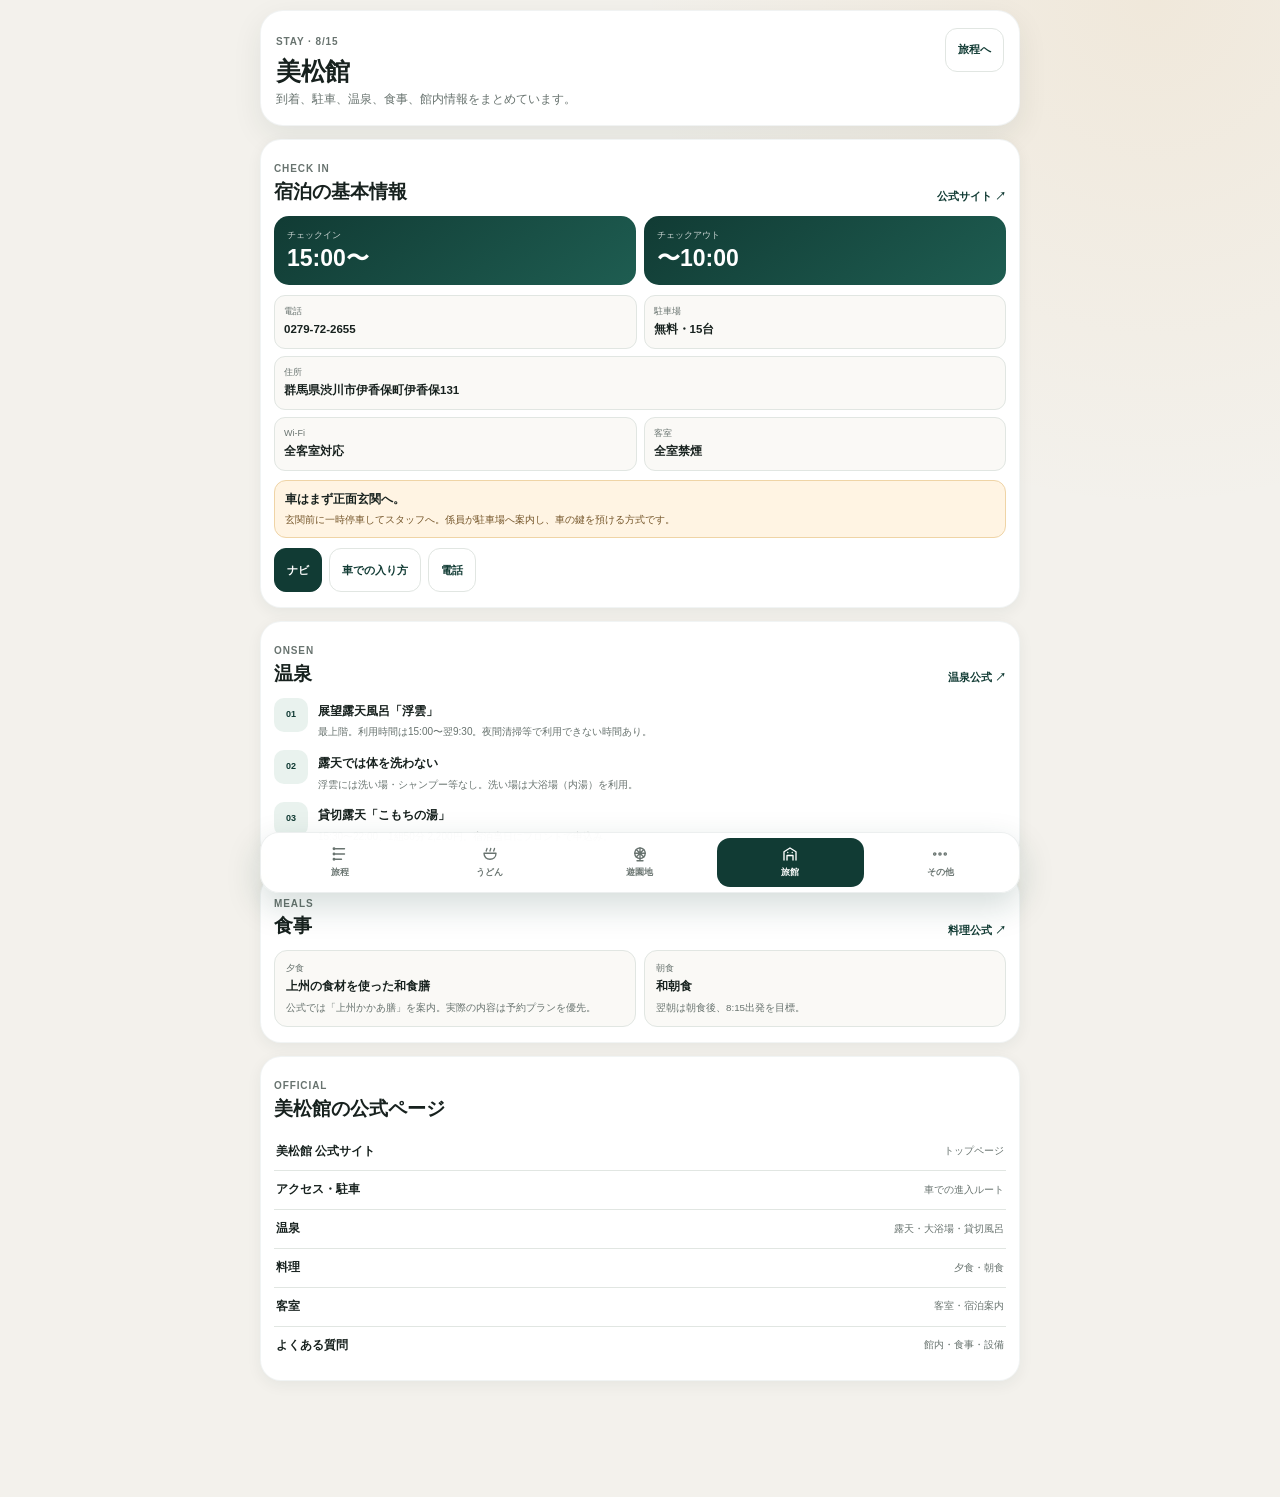
==== hotel.html @ 8d1858b6 "Add ryokan information tab" ====
<!doctype html><html lang="ja"><head><meta charset="utf-8"><meta name="viewport" content="width=device-width,initial-scale=1,viewport-fit=cover"><meta name="theme-color" content="#113b34"><meta name="mobile-web-app-capable" content="yes"><meta name="apple-mobile-web-app-capable" content="yes"><meta name="apple-mobile-web-app-status-bar-style" content="black-translucent"><meta name="apple-mobile-web-app-title" content="伊香保旅行"><link rel="manifest" href="manifest.webmanifest"><link rel="icon" type="image/png" sizes="192x192" href="app-icon-192.png"><link rel="apple-touch-icon" href="apple-touch-icon.png"><link rel="stylesheet" href="app.css"><title>美松館 | 伊香保旅行</title></head><body><main class="shell"><header class="page-top hotel-head"><div><span class="kicker">STAY · 8/15</span><h1>美松館</h1><p>到着、駐車、温泉、食事、館内情報をまとめています。</p></div><a class="btn" href="index.html">旅程へ</a></header><section class="section"><div class="section-head"><div><span class="kicker">CHECK IN</span><h2>宿泊の基本情報</h2></div><a class="text-link" href="https://www.mimatsukan.com/" target="_blank" rel="noopener">公式サイト ↗</a></div><div class="hotel-key"><div><small>チェックイン</small><strong>15:00〜</strong></div><div><small>チェックアウト</small><strong>〜10:00</strong></div></div><div class="stat-grid"><div><small>電話</small><b>0279-72-2655</b></div><div><small>駐車場</small><b>無料・15台</b></div><div class="span2"><small>住所</small><b>群馬県渋川市伊香保町伊香保131</b></div><div><small>Wi‑Fi</small><b>全客室対応</b></div><div><small>客室</small><b>全室禁煙</b></div></div><div class="parking-callout"><b>車はまず正面玄関へ。</b><span>玄関前に一時停車してスタッフへ。係員が駐車場へ案内し、車の鍵を預ける方式です。</span></div><div class="button-row"><a class="btn solid" href="https://www.google.com/maps/search/?api=1&query=%E7%BE%8E%E6%9D%BE%E9%A4%A8+%E4%BC%8A%E9%A6%99%E4%BF%9D" target="_blank" rel="noopener">ナビ</a><a class="btn" href="https://www.mimatsukan.com/directions/" target="_blank" rel="noopener">車での入り方</a><a class="btn" href="tel:0279722655">電話</a></div></section><section class="section"><div class="section-head"><div><span class="kicker">ONSEN</span><h2>温泉</h2></div><a class="text-link" href="https://www.mimatsukan.com/bath/" target="_blank" rel="noopener">温泉公式 ↗</a></div><div class="feature-list"><div class="feature-row"><span class="feature-no">01</span><div><b>展望露天風呂「浮雲」</b><p>最上階。利用時間は15:00〜翌9:30。夜間清掃等で利用できない時間あり。</p></div></div><div class="feature-row"><span class="feature-no">02</span><div><b>露天では体を洗わない</b><p>浮雲には洗い場・シャンプー等なし。洗い場は大浴場（内湯）を利用。</p></div></div><div class="feature-row"><span class="feature-no">03</span><div><b>貸切露天「こもちの湯」</b><p>15:30〜22:00、1組50分 2,200円。宿泊当日にフロントで申込み。</p></div></div></div></section><section class="section"><div class="section-head"><div><span class="kicker">MEALS</span><h2>食事</h2></div><a class="text-link" href="https://www.mimatsukan.com/rest/" target="_blank" rel="noopener">料理公式 ↗</a></div><div class="two-cards"><div class="plain-card"><small>夕食</small><b>上州の食材を使った和食膳</b><p>公式では「上州かかあ膳」を案内。実際の内容は予約プランを優先。</p></div><div class="plain-card"><small>朝食</small><b>和朝食</b><p>翌朝は朝食後、8:15出発を目標。</p></div></div></section><section class="section"><div class="section-head"><div><span class="kicker">OFFICIAL</span><h2>美松館の公式ページ</h2></div></div><div class="link-list"><a href="https://www.mimatsukan.com/" target="_blank" rel="noopener"><b>美松館 公式サイト</b><span>トップページ</span></a><a href="https://www.mimatsukan.com/directions/" target="_blank" rel="noopener"><b>アクセス・駐車</b><span>車での進入ルート</span></a><a href="https://www.mimatsukan.com/bath/" target="_blank" rel="noopener"><b>温泉</b><span>露天・大浴場・貸切風呂</span></a><a href="https://www.mimatsukan.com/rest/" target="_blank" rel="noopener"><b>料理</b><span>夕食・朝食</span></a><a href="https://www.mimatsukan.com/room/" target="_blank" rel="noopener"><b>客室</b><span>客室・宿泊案内</span></a><a href="https://www.mimatsukan.com/qa/" target="_blank" rel="noopener"><b>よくある質問</b><span>館内・食事・設備</span></a></div></section></main><nav class="bottom-nav" aria-label="メインナビ"><a href="index.html"><svg viewBox="0 0 24 24"><path d="M6 5h12M6 12h12M6 19h8"/><circle cx="4" cy="5" r="1"/><circle cx="4" cy="12" r="1"/><circle cx="4" cy="19" r="1"/></svg><span>旅程</span></a><a href="udon.html"><svg viewBox="0 0 24 24"><path d="M4 11h16c0 5-3.5 8-8 8s-8-3-8-8Z"/><path d="M7 8c0-1.5 1-2 1-3.5M12 8c0-1.5 1-2 1-3.5M17 8c0-1.5 1-2 1-3.5"/></svg><span>うどん</span></a><a href="skyland.html"><svg viewBox="0 0 24 24"><circle cx="12" cy="11" r="7"/><path d="M12 4v14M5 11h14M7 6l10 10M17 6 7 16M12 18v3M8 21h8"/></svg><span>遊園地</span></a><a class="active" href="hotel.html"><svg viewBox="0 0 24 24"><path d="M4 20V9l8-5 8 5v11"/><path d="M8 20v-6h8v6M9 10h.01M15 10h.01"/></svg><span>旅館</span></a><a href="other.html"><svg viewBox="0 0 24 24"><circle cx="5" cy="12" r="1.5"/><circle cx="12" cy="12" r="1.5"/><circle cx="19" cy="12" r="1.5"/></svg><span>その他</span></a></nav><script src="pwa.js"></script></body></html>
---- app.css ----
:root{--bg:#f3f1ec;--surface:#fff;--surface2:#faf9f6;--ink:#17211e;--muted:#68736f;--green:#113b34;--green2:#1e5d51;--greenSoft:#e9f2ee;--gold:#d59a42;--goldSoft:#fff4e3;--line:#e1e6e2;--red:#9f4637;--shadow:0 10px 30px rgba(18,52,44,.08);--shadow2:0 4px 15px rgba(18,52,44,.06)}*{box-sizing:border-box}html{scroll-behavior:smooth}body{margin:0;background:radial-gradient(circle at 90% 0,rgba(213,154,66,.10),transparent 27%),var(--bg);color:var(--ink);font-family:-apple-system,BlinkMacSystemFont,"Segoe UI","Hiragino Sans","Noto Sans JP",sans-serif;line-height:1.55;-webkit-font-smoothing:antialiased;padding-bottom:calc(88px + env(safe-area-inset-bottom))}a{color:inherit}svg{display:block}.shell{width:min(100%,780px);margin:0 auto;padding:10px 10px 28px}.trip-hero{display:flex;align-items:center;gap:14px;background:linear-gradient(145deg,#113b34,#205c51);color:#fff;border-radius:26px;padding:18px;box-shadow:0 18px 42px rgba(17,59,52,.18)}.brand-icon{width:62px;height:62px;object-fit:cover;border-radius:17px;box-shadow:0 7px 18px rgba(0,0,0,.22);flex:none}.eyebrow,.kicker{font-size:10px;font-weight:900;letter-spacing:.09em;text-transform:uppercase}.eyebrow{opacity:.75}.kicker{color:var(--muted)}.trip-hero h1{font-size:26px;line-height:1.15;margin:5px 0 3px;letter-spacing:-.02em}.trip-hero p{margin:0;font-size:12px;opacity:.82}.page-top{display:flex;justify-content:space-between;align-items:flex-start;gap:12px;background:var(--surface);border:1px solid rgba(17,59,52,.06);border-radius:23px;padding:17px 15px;box-shadow:var(--shadow)}.page-top h1{font-size:25px;line-height:1.15;margin:4px 0 5px;letter-spacing:-.02em}.page-top p{font-size:11.5px;color:var(--muted);margin:0;max-width:520px}.section,.now-card{margin-top:13px;background:var(--surface);border:1px solid rgba(17,59,52,.055);border-radius:21px;padding:15px 13px;box-shadow:var(--shadow2)}.section.compact{padding:10px}.section-head{display:flex;justify-content:space-between;align-items:flex-end;gap:10px;margin-bottom:12px}.section-head h2{font-size:19px;margin:1px 0 0;line-height:1.2}.section-sub,.muted-mini{font-size:10px;color:var(--muted);text-align:right}.now-head{display:flex;justify-content:space-between;align-items:center;gap:8px}.status-pill{display:inline-flex;align-items:center;background:var(--greenSoft);color:var(--green);font-size:10px;font-weight:900;padding:5px 8px;border-radius:999px}.status-pill.amber{background:var(--goldSoft);color:#835315}.now-grid{display:grid;grid-template-columns:1fr auto;align-items:center;gap:12px;margin-top:9px}.now-time{font-size:11px;color:var(--muted);font-weight:800}.now-title{font-size:19px;line-height:1.25;font-weight:900;margin-top:1px}.now-note{font-size:11px;color:var(--muted);margin-top:3px}.btn{display:inline-flex;align-items:center;justify-content:center;min-height:44px;padding:0 12px;border:1px solid var(--line);border-radius:12px;background:#fff;color:var(--green);text-decoration:none;font-size:11px;font-weight:850;white-space:nowrap}.btn.solid{background:var(--green);border-color:var(--green);color:#fff}.btn.amber{background:var(--gold);border-color:var(--gold);color:#fff}.text-link{font-size:10.5px;font-weight:850;color:var(--green);text-decoration:none}.button-row{display:flex;gap:7px;flex-wrap:wrap;margin-top:10px}.portal-grid{display:grid;grid-template-columns:1fr 1fr;gap:8px}.portal-card{display:block;text-decoration:none;background:var(--surface2);border:1px solid var(--line);border-radius:16px;padding:13px;min-height:111px}.portal-icon{width:27px;height:27px;display:flex;align-items:center;justify-content:center;color:var(--green);background:var(--greenSoft);border-radius:9px}.portal-icon svg{width:18px;height:18px;fill:none;stroke:currentColor;stroke-width:1.8;stroke-linecap:round;stroke-linejoin:round}.portal-card b{display:block;font-size:13px;margin-top:9px}.portal-card small{display:block;font-size:10px;color:var(--muted);margin-top:2px}.deadline{background:var(--goldSoft);border:1px solid #edd4a8;color:#76501d;border-radius:13px;padding:10px;font-size:11px;font-weight:750;margin-bottom:11px}.deadline.strong{color:#7c3f30;border-color:#efc9b8;background:#fff5ef;margin-top:10px}.timeline{display:flex;flex-direction:column}.event{display:grid;grid-template-columns:58px 14px 1fr;gap:8px;position:relative;padding-bottom:12px}.event:last-child{padding-bottom:0}.event:after{content:"";position:absolute;left:64px;top:21px;bottom:-2px;width:2px;background:var(--line)}.event:last-child:after{display:none}.event-time{font-size:10.5px;font-weight:850;color:var(--green);text-align:right;line-height:1.3;padding-top:3px}.timeline-dot{width:10px;height:10px;border-radius:50%;background:var(--gold);margin-top:7px;box-shadow:0 0 0 2px #fff,0 0 0 4px var(--gold);z-index:1}.event-card{background:var(--surface2);border:1px solid var(--line);border-radius:14px;padding:11px}.event-card.current{background:#f3faf7;border-color:#b5d1c9;box-shadow:inset 3px 0 0 var(--green)}.event-card.reserve{background:#fff9ef;border-color:#edcf9c;box-shadow:inset 3px 0 0 var(--gold)}.event-card h3{font-size:14px;line-height:1.3;margin:0}.event-card p{font-size:10.8px;color:var(--muted);margin:4px 0 0}.event-tag{float:right;font-size:9px;font-weight:850;background:var(--greenSoft);color:var(--green);padding:3px 6px;border-radius:999px;margin-left:7px}.event-tag.amber{background:var(--goldSoft);color:#87561b}.recommend-banner{display:flex;flex-direction:column;gap:2px;background:var(--greenSoft);color:var(--green);border-radius:13px;padding:11px}.recommend-banner b{font-size:12px}.recommend-banner span{font-size:10px}.shop-stack,.ride-grid{display:grid;gap:11px}.media-card{background:#fff;border:1px solid var(--line);border-radius:18px;overflow:hidden;box-shadow:0 5px 18px rgba(18,52,44,.055)}.media-photo{width:100%;aspect-ratio:16/9;background:#e6ebe8;overflow:hidden}.media-photo img{display:block;width:100%;height:100%;object-fit:cover;object-position:center}.media-body{padding:13px}.title-line{display:flex;justify-content:space-between;align-items:center;gap:8px}.title-line h3{font-size:17px;line-height:1.2;margin:0}.media-body>p{font-size:11px;color:var(--muted);margin:7px 0 0}.rank{width:25px;height:25px;border-radius:8px;background:var(--green);color:#fff;display:grid;place-items:center;font-size:10px;font-weight:900;flex:none}.rank.gold{background:var(--gold)}.title-line:has(.rank){justify-content:flex-start}.stat-grid{display:grid;grid-template-columns:1fr 1fr;gap:7px;margin-top:10px}.stat-grid>div{background:var(--surface2);border:1px solid var(--line);border-radius:11px;padding:9px}.stat-grid small{display:block;color:var(--muted);font-size:9px}.stat-grid b{display:block;font-size:11.5px;margin-top:2px}.span2{grid-column:1/-1}.chip-row{display:flex;gap:5px;flex-wrap:wrap;margin-top:9px}.chip-row span{font-size:9.5px;font-weight:800;background:var(--greenSoft);color:var(--green);padding:5px 7px;border-radius:8px}.price-hero{display:grid;grid-template-columns:1fr 1fr;gap:8px}.price-main{background:linear-gradient(145deg,var(--green),var(--green2));color:#fff;border-radius:16px;padding:13px}.price-main small{display:block;font-size:9px;opacity:.78}.price-main strong{display:block;font-size:24px;line-height:1.15;margin-top:3px}.price-main span{display:block;font-size:9px;opacity:.78;margin-top:4px}.price-subgrid{display:grid;grid-template-columns:1fr 1fr;gap:7px;margin-top:8px}.price-subgrid>div{background:var(--surface2);border:1px solid var(--line);border-radius:11px;padding:9px}.price-subgrid small{display:block;font-size:8.8px;color:var(--muted)}.price-subgrid b{display:block;font-size:11.5px;margin-top:2px}.info-callout{margin-top:9px;background:var(--greenSoft);border-radius:11px;padding:9px;font-size:10px;color:var(--green);font-weight:700}.money{font-size:10px;font-weight:900;background:var(--greenSoft);color:var(--green);padding:4px 7px;border-radius:999px;white-space:nowrap}.limit-box{font-size:10px;background:var(--surface2);border:1px solid var(--line);border-radius:9px;padding:8px;margin-top:8px}.step-list{list-style:none;padding:0;margin:0;counter-reset:step;display:grid;gap:8px}.step-list li{counter-increment:step;display:grid;grid-template-columns:30px 1fr;column-gap:9px;align-items:center}.step-list li:before{content:counter(step);width:30px;height:30px;border-radius:9px;background:var(--green);color:#fff;display:grid;place-items:center;font-size:10px;font-weight:900;grid-row:1/3}.step-list b{font-size:12px}.step-list span{font-size:9.5px;color:var(--muted)}.menu-grid{display:grid;grid-template-columns:1fr 1fr;gap:7px}.menu-grid>div{background:var(--surface2);border:1px solid var(--line);border-radius:11px;padding:9px}.menu-grid b{display:block;font-size:10.5px}.menu-grid span{display:block;font-size:11px;font-weight:900;color:var(--green);margin-top:2px}.subtle-note{font-size:9.5px;color:var(--muted);margin-top:8px}.hotel-key,.reservation-hero{display:grid;grid-template-columns:1fr 1fr;gap:8px}.hotel-key>div,.reservation-hero>div{border-radius:15px;padding:13px;background:linear-gradient(145deg,var(--green),var(--green2));color:#fff}.hotel-key small,.reservation-hero small{font-size:9px;opacity:.78;display:block}.hotel-key strong,.reservation-hero strong{font-size:23px;display:block;line-height:1.2;margin-top:2px}.parking-callout{display:flex;flex-direction:column;gap:3px;background:var(--goldSoft);border:1px solid #efd4a6;border-radius:12px;padding:10px;margin-top:9px}.parking-callout b{font-size:11.5px}.parking-callout span{font-size:10px;color:#735428}.feature-list{display:grid;gap:10px}.feature-row{display:grid;grid-template-columns:34px 1fr;gap:10px;align-items:start}.feature-no{width:34px;height:34px;border-radius:10px;background:var(--greenSoft);color:var(--green);display:grid;place-items:center;font-size:9px;font-weight:900}.feature-row b{font-size:12px}.feature-row p{font-size:10px;color:var(--muted);margin:2px 0 0}.two-cards{display:grid;grid-template-columns:1fr 1fr;gap:8px}.plain-card{background:var(--surface2);border:1px solid var(--line);border-radius:13px;padding:11px}.plain-card small{display:block;font-size:9px;color:var(--muted)}.plain-card b{display:block;font-size:11.5px;margin-top:2px}.plain-card p{font-size:9.8px;color:var(--muted);margin:4px 0 0}.link-list,.contact-list{display:grid}.link-list a,.contact-list a{display:flex;justify-content:space-between;align-items:center;gap:12px;text-decoration:none;border-bottom:1px solid var(--line);padding:10px 2px}.link-list a:last-child,.contact-list a:last-child{border-bottom:0}.link-list b,.contact-list span{font-size:11.5px}.link-list span{font-size:9.5px;color:var(--muted);text-align:right}.contact-list b{font-size:11.5px;color:var(--green)}.route-flow{display:flex;flex-wrap:wrap;gap:5px;align-items:center}.route-flow span{font-size:9.8px;font-weight:800;background:var(--greenSoft);color:var(--green);padding:6px 7px;border-radius:8px}.route-flow i{font-style:normal;font-size:9px;color:var(--muted)}.official-grid{display:grid;grid-template-columns:1fr 1fr;gap:8px}.official-grid a{display:block;text-decoration:none;background:var(--surface2);border:1px solid var(--line);border-radius:14px;padding:11px;min-height:92px}.official-grid a>span{display:inline-block;font-size:8.5px;font-weight:850;color:var(--green);background:var(--greenSoft);padding:3px 6px;border-radius:999px}.official-grid b{display:block;font-size:11.5px;margin-top:7px}.official-grid small{display:block;font-size:9.3px;color:var(--muted);margin-top:2px}.bottom-nav{position:fixed;left:50%;transform:translateX(-50%);bottom:max(7px,env(safe-area-inset-bottom));width:min(calc(100% - 18px),760px);display:grid;grid-template-columns:repeat(5,1fr);gap:3px;background:rgba(255,255,255,.94);border:1px solid rgba(17,59,52,.08);box-shadow:0 13px 34px rgba(17,59,52,.18);border-radius:19px;padding:5px;z-index:50;backdrop-filter:blur(18px)}.bottom-nav a{min-height:49px;display:flex;flex-direction:column;align-items:center;justify-content:center;gap:3px;border-radius:13px;text-decoration:none;font-size:8.7px;font-weight:850;color:var(--muted)}.bottom-nav a.active{background:var(--green);color:#fff}.bottom-nav svg{width:18px;height:18px;fill:none;stroke:currentColor;stroke-width:1.8;stroke-linecap:round;stroke-linejoin:round}.footer-note{text-align:center;font-size:9px;color:var(--muted);margin:13px 0 0}@media(min-width:620px){.portal-grid{grid-template-columns:repeat(4,1fr)}.ride-grid{grid-template-columns:1fr 1fr}.shop-stack{grid-template-columns:1fr 1fr}.shop-stack .media-card:first-child{grid-column:1/-1}.official-grid{grid-template-columns:repeat(3,1fr)}}@media(max-width:360px){.now-grid{grid-template-columns:1fr}.now-grid .btn{width:100%}.stat-grid,.price-hero,.price-subgrid,.hotel-key,.reservation-hero,.two-cards,.menu-grid{grid-template-columns:1fr}.span2{grid-column:auto}.page-top{flex-direction:column}.page-top>.btn{width:100%}}
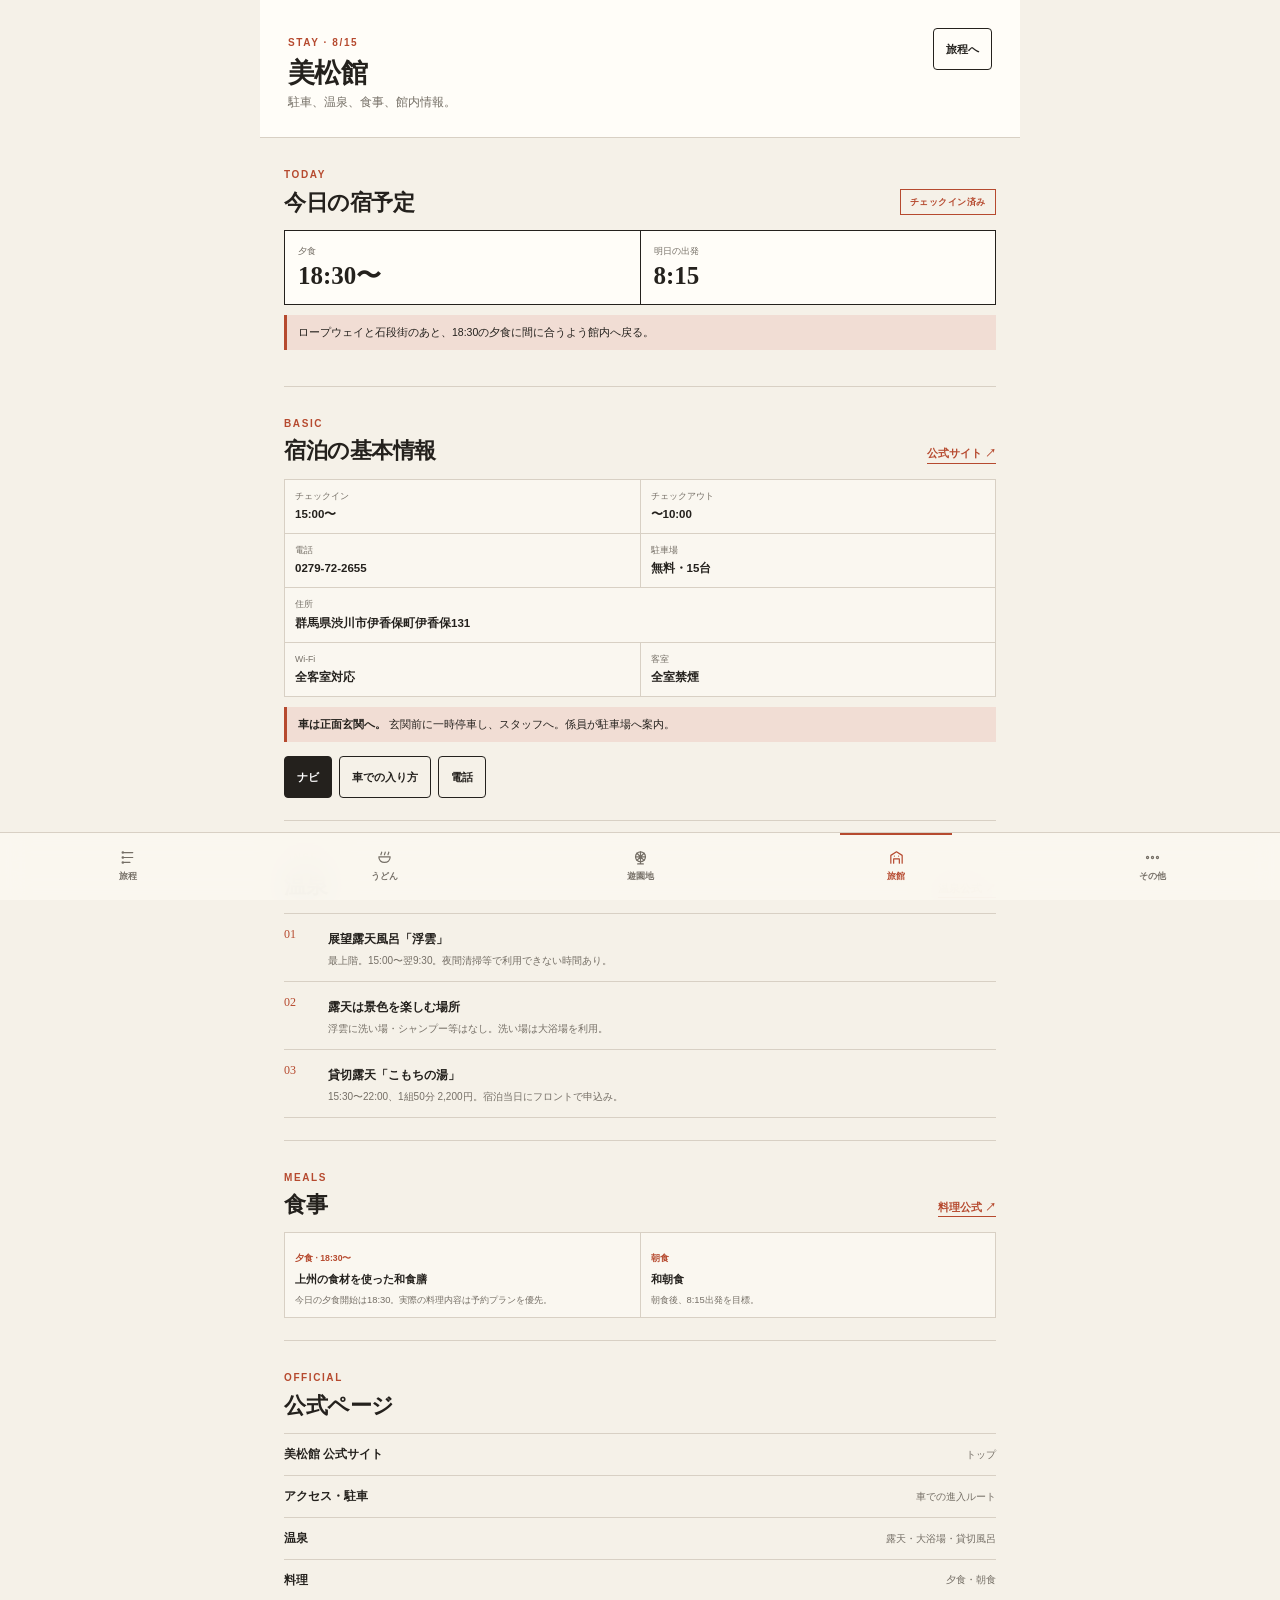
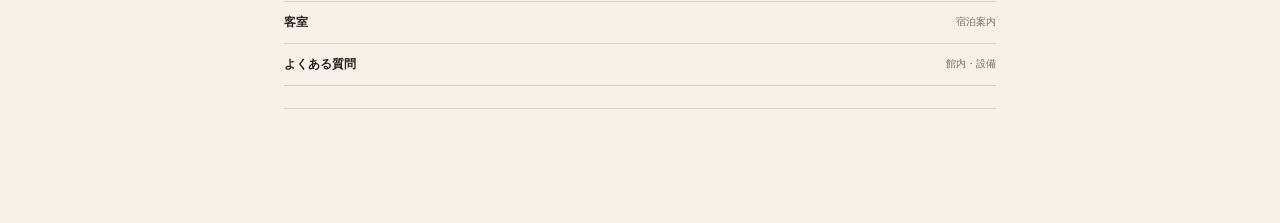
==== commit dd7f9433: "Update ryokan page design and dinner time" ====
--- a/hotel.html
+++ b/hotel.html
@@ -1 +1 @@
-<!doctype html><html lang="ja"><head><meta charset="utf-8"><meta name="viewport" content="width=device-width,initial-scale=1,viewport-fit=cover"><meta name="theme-color" content="#113b34"><meta name="mobile-web-app-capable" content="yes"><meta name="apple-mobile-web-app-capable" content="yes"><meta name="apple-mobile-web-app-status-bar-style" content="black-translucent"><meta name="apple-mobile-web-app-title" content="伊香保旅行"><link rel="manifest" href="manifest.webmanifest"><link rel="icon" type="image/png" sizes="192x192" href="app-icon-192.png"><link rel="apple-touch-icon" href="apple-touch-icon.png"><link rel="stylesheet" href="app.css"><title>美松館 | 伊香保旅行</title></head><body><main class="shell"><header class="page-top hotel-head"><div><span class="kicker">STAY · 8/15</span><h1>美松館</h1><p>到着、駐車、温泉、食事、館内情報をまとめています。</p></div><a class="btn" href="index.html">旅程へ</a></header><section class="section"><div class="section-head"><div><span class="kicker">CHECK IN</span><h2>宿泊の基本情報</h2></div><a class="text-link" href="https://www.mimatsukan.com/" target="_blank" rel="noopener">公式サイト ↗</a></div><div class="hotel-key"><div><small>チェックイン</small><strong>15:00〜</strong></div><div><small>チェックアウト</small><strong>〜10:00</strong></div></div><div class="stat-grid"><div><small>電話</small><b>0279-72-2655</b></div><div><small>駐車場</small><b>無料・15台</b></div><div class="span2"><small>住所</small><b>群馬県渋川市伊香保町伊香保131</b></div><div><small>Wi‑Fi</small><b>全客室対応</b></div><div><small>客室</small><b>全室禁煙</b></div></div><div class="parking-callout"><b>車はまず正面玄関へ。</b><span>玄関前に一時停車してスタッフへ。係員が駐車場へ案内し、車の鍵を預ける方式です。</span></div><div class="button-row"><a class="btn solid" href="https://www.google.com/maps/search/?api=1&query=%E7%BE%8E%E6%9D%BE%E9%A4%A8+%E4%BC%8A%E9%A6%99%E4%BF%9D" target="_blank" rel="noopener">ナビ</a><a class="btn" href="https://www.mimatsukan.com/directions/" target="_blank" rel="noopener">車での入り方</a><a class="btn" href="tel:0279722655">電話</a></div></section><section class="section"><div class="section-head"><div><span class="kicker">ONSEN</span><h2>温泉</h2></div><a class="text-link" href="https://www.mimatsukan.com/bath/" target="_blank" rel="noopener">温泉公式 ↗</a></div><div class="feature-list"><div class="feature-row"><span class="feature-no">01</span><div><b>展望露天風呂「浮雲」</b><p>最上階。利用時間は15:00〜翌9:30。夜間清掃等で利用できない時間あり。</p></div></div><div class="feature-row"><span class="feature-no">02</span><div><b>露天では体を洗わない</b><p>浮雲には洗い場・シャンプー等なし。洗い場は大浴場（内湯）を利用。</p></div></div><div class="feature-row"><span class="feature-no">03</span><div><b>貸切露天「こもちの湯」</b><p>15:30〜22:00、1組50分 2,200円。宿泊当日にフロントで申込み。</p></div></div></div></section><section class="section"><div class="section-head"><div><span class="kicker">MEALS</span><h2>食事</h2></div><a class="text-link" href="https://www.mimatsukan.com/rest/" target="_blank" rel="noopener">料理公式 ↗</a></div><div class="two-cards"><div class="plain-card"><small>夕食</small><b>上州の食材を使った和食膳</b><p>公式では「上州かかあ膳」を案内。実際の内容は予約プランを優先。</p></div><div class="plain-card"><small>朝食</small><b>和朝食</b><p>翌朝は朝食後、8:15出発を目標。</p></div></div></section><section class="section"><div class="section-head"><div><span class="kicker">OFFICIAL</span><h2>美松館の公式ページ</h2></div></div><div class="link-list"><a href="https://www.mimatsukan.com/" target="_blank" rel="noopener"><b>美松館 公式サイト</b><span>トップページ</span></a><a href="https://www.mimatsukan.com/directions/" target="_blank" rel="noopener"><b>アクセス・駐車</b><span>車での進入ルート</span></a><a href="https://www.mimatsukan.com/bath/" target="_blank" rel="noopener"><b>温泉</b><span>露天・大浴場・貸切風呂</span></a><a href="https://www.mimatsukan.com/rest/" target="_blank" rel="noopener"><b>料理</b><span>夕食・朝食</span></a><a href="https://www.mimatsukan.com/room/" target="_blank" rel="noopener"><b>客室</b><span>客室・宿泊案内</span></a><a href="https://www.mimatsukan.com/qa/" target="_blank" rel="noopener"><b>よくある質問</b><span>館内・食事・設備</span></a></div></section></main><nav class="bottom-nav" aria-label="メインナビ"><a href="index.html"><svg viewBox="0 0 24 24"><path d="M6 5h12M6 12h12M6 19h8"/><circle cx="4" cy="5" r="1"/><circle cx="4" cy="12" r="1"/><circle cx="4" cy="19" r="1"/></svg><span>旅程</span></a><a href="udon.html"><svg viewBox="0 0 24 24"><path d="M4 11h16c0 5-3.5 8-8 8s-8-3-8-8Z"/><path d="M7 8c0-1.5 1-2 1-3.5M12 8c0-1.5 1-2 1-3.5M17 8c0-1.5 1-2 1-3.5"/></svg><span>うどん</span></a><a href="skyland.html"><svg viewBox="0 0 24 24"><circle cx="12" cy="11" r="7"/><path d="M12 4v14M5 11h14M7 6l10 10M17 6 7 16M12 18v3M8 21h8"/></svg><span>遊園地</span></a><a class="active" href="hotel.html"><svg viewBox="0 0 24 24"><path d="M4 20V9l8-5 8 5v11"/><path d="M8 20v-6h8v6M9 10h.01M15 10h.01"/></svg><span>旅館</span></a><a href="other.html"><svg viewBox="0 0 24 24"><circle cx="5" cy="12" r="1.5"/><circle cx="12" cy="12" r="1.5"/><circle cx="19" cy="12" r="1.5"/></svg><span>その他</span></a></nav><script src="pwa.js"></script></body></html>+<!doctype html><html lang="ja"><head><meta charset="utf-8"><meta name="viewport" content="width=device-width,initial-scale=1,viewport-fit=cover"><meta name="theme-color" content="#f5f1e8"><meta name="mobile-web-app-capable" content="yes"><link rel="manifest" href="manifest.webmanifest"><link rel="icon" type="image/png" sizes="192x192" href="app-icon-family-192.png"><link rel="stylesheet" href="guide.css"><title>美松館 | 伊香保旅行</title></head><body><main class="shell"><header class="page-top"><div><span class="kicker">STAY · 8/15</span><h1>美松館</h1><p>駐車、温泉、食事、館内情報。</p></div><a class="btn" href="index.html">旅程へ</a></header><section class="section"><div class="section-head"><div><span class="kicker">TODAY</span><h2>今日の宿予定</h2></div><span class="status-pill">チェックイン済み</span></div><div class="hotel-key"><div><small>夕食</small><strong>18:30〜</strong></div><div><small>明日の出発</small><strong>8:15</strong></div></div><div class="info-callout">ロープウェイと石段街のあと、18:30の夕食に間に合うよう館内へ戻る。</div></section><section class="section"><div class="section-head"><div><span class="kicker">BASIC</span><h2>宿泊の基本情報</h2></div><a class="text-link" href="https://www.mimatsukan.com/" target="_blank" rel="noopener">公式サイト ↗</a></div><div class="stat-grid"><div><small>チェックイン</small><b>15:00〜</b></div><div><small>チェックアウト</small><b>〜10:00</b></div><div><small>電話</small><b>0279-72-2655</b></div><div><small>駐車場</small><b>無料・15台</b></div><div class="span2"><small>住所</small><b>群馬県渋川市伊香保町伊香保131</b></div><div><small>Wi‑Fi</small><b>全客室対応</b></div><div><small>客室</small><b>全室禁煙</b></div></div><div class="parking-callout"><b>車は正面玄関へ。</b> 玄関前に一時停車し、スタッフへ。係員が駐車場へ案内。</div><div class="button-row"><a class="btn solid" href="https://www.google.com/maps/search/?api=1&query=%E7%BE%8E%E6%9D%BE%E9%A4%A8+%E4%BC%8A%E9%A6%99%E4%BF%9D" target="_blank" rel="noopener">ナビ</a><a class="btn" href="https://www.mimatsukan.com/directions/" target="_blank" rel="noopener">車での入り方</a><a class="btn" href="tel:0279722655">電話</a></div></section><section class="section"><div class="section-head"><div><span class="kicker">ONSEN</span><h2>温泉</h2></div><a class="text-link" href="https://www.mimatsukan.com/bath/" target="_blank" rel="noopener">温泉公式 ↗</a></div><div class="feature-list"><div class="feature-row"><span class="feature-no">01</span><div><b>展望露天風呂「浮雲」</b><p>最上階。15:00〜翌9:30。夜間清掃等で利用できない時間あり。</p></div></div><div class="feature-row"><span class="feature-no">02</span><div><b>露天は景色を楽しむ場所</b><p>浮雲に洗い場・シャンプー等はなし。洗い場は大浴場を利用。</p></div></div><div class="feature-row"><span class="feature-no">03</span><div><b>貸切露天「こもちの湯」</b><p>15:30〜22:00、1組50分 2,200円。宿泊当日にフロントで申込み。</p></div></div></div></section><section class="section"><div class="section-head"><div><span class="kicker">MEALS</span><h2>食事</h2></div><a class="text-link" href="https://www.mimatsukan.com/rest/" target="_blank" rel="noopener">料理公式 ↗</a></div><div class="two-cards"><div class="plain-card"><small>夕食 · 18:30〜</small><b>上州の食材を使った和食膳</b><p>今日の夕食開始は18:30。実際の料理内容は予約プランを優先。</p></div><div class="plain-card"><small>朝食</small><b>和朝食</b><p>朝食後、8:15出発を目標。</p></div></div></section><section class="section"><div class="section-head"><div><span class="kicker">OFFICIAL</span><h2>公式ページ</h2></div></div><div class="link-list"><a href="https://www.mimatsukan.com/" target="_blank" rel="noopener"><b>美松館 公式サイト</b><span>トップ</span></a><a href="https://www.mimatsukan.com/directions/" target="_blank" rel="noopener"><b>アクセス・駐車</b><span>車での進入ルート</span></a><a href="https://www.mimatsukan.com/bath/" target="_blank" rel="noopener"><b>温泉</b><span>露天・大浴場・貸切風呂</span></a><a href="https://www.mimatsukan.com/rest/" target="_blank" rel="noopener"><b>料理</b><span>夕食・朝食</span></a><a href="https://www.mimatsukan.com/room/" target="_blank" rel="noopener"><b>客室</b><span>宿泊案内</span></a><a href="https://www.mimatsukan.com/qa/" target="_blank" rel="noopener"><b>よくある質問</b><span>館内・設備</span></a></div></section></main><nav class="bottom-nav" aria-label="メインナビ"><a href="index.html"><svg viewBox="0 0 24 24"><path d="M6 5h12M6 12h12M6 19h8"/><circle cx="4" cy="5" r="1"/><circle cx="4" cy="12" r="1"/><circle cx="4" cy="19" r="1"/></svg><span>旅程</span></a><a href="udon.html"><svg viewBox="0 0 24 24"><path d="M4 11h16c0 5-3.5 8-8 8s-8-3-8-8Z"/><path d="M7 8c0-1.5 1-2 1-3.5M12 8c0-1.5 1-2 1-3.5M17 8c0-1.5 1-2 1-3.5"/></svg><span>うどん</span></a><a href="skyland.html"><svg viewBox="0 0 24 24"><circle cx="12" cy="11" r="7"/><path d="M12 4v14M5 11h14M7 6l10 10M17 6 7 16M12 18v3M8 21h8"/></svg><span>遊園地</span></a><a class="active" href="hotel.html"><svg viewBox="0 0 24 24"><path d="M4 20V9l8-5 8 5v11"/><path d="M8 20v-6h8v6M9 10h.01M15 10h.01"/></svg><span>旅館</span></a><a href="other.html"><svg viewBox="0 0 24 24"><circle cx="5" cy="12" r="1.5"/><circle cx="12" cy="12" r="1.5"/><circle cx="19" cy="12" r="1.5"/></svg><span>その他</span></a></nav><script src="pwa.js"></script></body></html>
--- a/guide.css
+++ b/guide.css
@@ -0,0 +1 @@
+:root{--paper:#f5f1e8;--surface:#fffdf8;--ink:#24211d;--muted:#756f66;--rule:#d8d0c4;--accent:#b64a2f;--accent-soft:#f1ddd4;--quiet:#ebe6dc;--black:#171512;--max:760px}*{box-sizing:border-box}html{scroll-behavior:smooth}body{margin:0;background:var(--paper);color:var(--ink);font-family:-apple-system,BlinkMacSystemFont,"Segoe UI","Hiragino Kaku Gothic ProN","Noto Sans JP",sans-serif;line-height:1.65;-webkit-font-smoothing:antialiased;padding-bottom:82px}a{color:inherit}.shell{width:min(100%,var(--max));margin:auto;padding:0 16px 32px}.trip-hero,.page-top{margin:0 -16px 0;padding:28px 20px 24px;background:var(--surface);border-bottom:1px solid var(--rule)}.trip-hero{display:flex;gap:16px;align-items:center}.brand-icon{width:64px;height:64px;border-radius:12px;object-fit:cover;flex:none}.trip-hero h1,.page-top h1,.section h2{font-family:Georgia,"Yu Mincho","Hiragino Mincho ProN",serif;font-weight:600;letter-spacing:-.02em}.trip-hero h1{font-size:29px;line-height:1.12;margin:3px 0}.trip-hero p,.page-top p{margin:4px 0 0;color:var(--muted);font-size:12px}.eyebrow,.kicker{font-size:10px;letter-spacing:.16em;font-weight:800;color:var(--accent)}.page-top{display:flex;justify-content:space-between;gap:14px;align-items:flex-start}.page-top h1{font-size:27px;line-height:1.15;margin:4px 0}.section,.now-card{margin-top:0;padding:22px 0;border-bottom:1px solid var(--rule);background:transparent}.section-head{display:flex;justify-content:space-between;gap:12px;align-items:flex-end;margin-bottom:15px}.section-head h2{font-size:22px;line-height:1.15;margin:3px 0 0}.section-sub,.muted-mini{font-size:10px;color:var(--muted);text-align:right}.now-card{padding:18px 0 20px}.now-head{display:flex;justify-content:space-between;align-items:center}.status-pill{display:inline-flex;align-items:center;min-height:26px;padding:0 9px;border:1px solid var(--accent);color:var(--accent);font-size:9px;font-weight:900;letter-spacing:.06em;text-transform:uppercase}.status-pill.amber{border-color:var(--accent);color:var(--accent)}.now-grid{display:grid;grid-template-columns:1fr auto;gap:18px;align-items:end;margin-top:10px}.now-time{font-size:11px;color:var(--accent);font-weight:800}.now-title{font-family:Georgia,"Yu Mincho","Hiragino Mincho ProN",serif;font-size:24px;font-weight:600;line-height:1.18;margin-top:2px}.now-note{font-size:11px;color:var(--muted);margin-top:4px}.btn{display:inline-flex;align-items:center;justify-content:center;min-height:42px;padding:0 12px;border:1px solid var(--ink);border-radius:4px;background:transparent;text-decoration:none;font-size:11px;font-weight:800;white-space:nowrap}.btn.solid,.btn.amber{background:var(--ink);border-color:var(--ink);color:#fff}.btn:hover,.btn:focus-visible{outline:2px solid var(--accent);outline-offset:2px}.text-link{font-size:10.5px;font-weight:800;color:var(--accent);text-decoration:none;border-bottom:1px solid currentColor}.button-row{display:flex;gap:7px;flex-wrap:wrap;margin-top:12px}.portal-grid{display:grid;grid-template-columns:1fr 1fr;border-top:1px solid var(--rule);border-left:1px solid var(--rule)}.portal-card{position:relative;display:block;text-decoration:none;padding:14px 12px 16px;min-height:110px;background:rgba(255,253,248,.45);border-right:1px solid var(--rule);border-bottom:1px solid var(--rule)}.portal-card:after{content:'↗';position:absolute;right:10px;top:10px;color:var(--accent);font-size:13px}.portal-icon{display:none}.portal-card b{display:block;font-family:Georgia,"Yu Mincho","Hiragino Mincho ProN",serif;font-size:17px;font-weight:600;margin-top:22px}.portal-card small{display:block;font-size:9.5px;color:var(--muted);margin-top:3px}.deadline,.info-callout,.parking-callout,.recommend-banner{border-left:3px solid var(--accent);padding:9px 11px;background:var(--accent-soft);font-size:10.5px;margin:10px 0 14px}.deadline.strong{color:var(--accent);font-weight:800}.timeline{display:flex;flex-direction:column}.event{display:grid;grid-template-columns:63px 14px 1fr;gap:9px;position:relative;padding-bottom:16px}.event:last-child{padding-bottom:0}.event:after{content:'';position:absolute;left:69px;top:18px;bottom:-2px;width:1px;background:var(--rule)}.event:last-child:after{display:none}.event-time{font-size:10.5px;color:var(--muted);font-weight:800;text-align:right;line-height:1.35;padding-top:2px}.timeline-dot{width:8px;height:8px;border-radius:50%;background:var(--surface);border:2px solid var(--accent);margin-top:5px;z-index:1}.event-card{position:relative;border-top:1px solid var(--rule);padding:9px 0 2px}.event-card h3{font-family:Georgia,"Yu Mincho","Hiragino Mincho ProN",serif;font-size:17px;font-weight:600;line-height:1.25;margin:0}.event-card p{font-size:10.7px;color:var(--muted);margin:4px 0 0}.event-card.current{border-top:2px solid var(--accent);padding-top:8px}.event-card.current h3{color:var(--accent)}.event-card.past{opacity:.48}.event-card.past:before{content:'済';position:absolute;right:0;top:7px;font-size:9px;font-weight:900;color:var(--muted)}.event-card.reserve{border-top-color:var(--accent)}.event-tag{float:right;font-size:8.5px;font-weight:800;color:var(--accent);border:1px solid currentColor;padding:2px 5px;margin-left:7px}.event-card.past .event-tag{display:none}.media-card{background:var(--surface);border:1px solid var(--rule);overflow:hidden}.shop-stack,.ride-grid{display:grid;gap:14px}.media-photo{width:100%;aspect-ratio:3/2;background:var(--quiet);overflow:hidden}.media-photo img{width:100%;height:100%;object-fit:cover;display:block}.media-body{padding:14px}.title-line{display:flex;align-items:center;gap:9px;justify-content:space-between}.title-line:has(.rank){justify-content:flex-start}.title-line h3{font-family:Georgia,"Yu Mincho","Hiragino Mincho ProN",serif;font-size:19px;font-weight:600;line-height:1.2;margin:0}.media-body>p{font-size:10.7px;color:var(--muted);margin:7px 0 0}.rank{width:24px;height:24px;border:1px solid var(--ink);display:grid;place-items:center;font-size:10px;font-weight:900}.rank.gold{background:var(--accent);border-color:var(--accent);color:#fff}.stat-grid,.price-subgrid{display:grid;grid-template-columns:1fr 1fr;border-top:1px solid var(--rule);border-left:1px solid var(--rule);margin-top:12px}.stat-grid>div,.price-subgrid>div{padding:9px 10px;border-right:1px solid var(--rule);border-bottom:1px solid var(--rule);background:rgba(255,253,248,.45)}.stat-grid small,.price-subgrid small{display:block;font-size:8.7px;color:var(--muted)}.stat-grid b,.price-subgrid b{display:block;font-size:11.5px;margin-top:2px}.span2{grid-column:1/-1}.chip-row{display:flex;flex-wrap:wrap;gap:5px;margin-top:10px}.chip-row span,.money{font-size:9px;font-weight:800;color:var(--accent);border-bottom:1px solid var(--accent);padding:2px 0}.price-hero,.hotel-key,.reservation-hero{display:grid;grid-template-columns:1fr 1fr;border-top:1px solid var(--ink);border-left:1px solid var(--ink)}.price-main,.hotel-key>div,.reservation-hero>div{padding:13px;border-right:1px solid var(--ink);border-bottom:1px solid var(--ink);background:var(--surface)}.price-main small,.hotel-key small,.reservation-hero small{font-size:9px;color:var(--muted);display:block}.price-main strong,.hotel-key strong,.reservation-hero strong{font-family:Georgia,"Yu Mincho","Hiragino Mincho ProN",serif;font-size:25px;font-weight:600;display:block;line-height:1.15;margin-top:3px}.price-main span{display:block;font-size:9px;color:var(--muted);margin-top:4px}.limit-box{font-size:10px;border-left:2px solid var(--accent);padding:6px 8px;margin-top:9px;background:var(--paper)}.step-list{list-style:none;margin:0;padding:0;border-top:1px solid var(--rule)}.step-list li{display:grid;grid-template-columns:30px 1fr;gap:9px;padding:10px 0;border-bottom:1px solid var(--rule);counter-increment:step}.step-list{counter-reset:step}.step-list li:before{content:counter(step,decimal-leading-zero);font-family:Georgia,serif;color:var(--accent);font-size:15px;grid-row:1/3}.step-list b{font-size:12px}.step-list span{font-size:9.8px;color:var(--muted)}.menu-grid,.two-cards,.official-grid{display:grid;grid-template-columns:1fr 1fr;border-top:1px solid var(--rule);border-left:1px solid var(--rule)}.menu-grid>div,.plain-card,.official-grid a{padding:10px;border-right:1px solid var(--rule);border-bottom:1px solid var(--rule);background:rgba(255,253,248,.45);text-decoration:none}.menu-grid b,.plain-card b,.official-grid b{display:block;font-size:11px}.menu-grid span{display:block;color:var(--accent);font-weight:900;font-size:11px;margin-top:2px}.plain-card small,.official-grid a>span{font-size:8.7px;color:var(--accent);font-weight:800}.plain-card p,.official-grid small{display:block;font-size:9.4px;color:var(--muted);margin:4px 0 0}.feature-list,.link-list,.contact-list{border-top:1px solid var(--rule)}.feature-row{display:grid;grid-template-columns:34px 1fr;gap:10px;padding:11px 0;border-bottom:1px solid var(--rule)}.feature-no{font-family:Georgia,serif;font-size:12px;color:var(--accent)}.feature-row b{font-size:12px}.feature-row p{font-size:10px;color:var(--muted);margin:2px 0 0}.link-list a,.contact-list a{display:flex;justify-content:space-between;align-items:center;gap:12px;text-decoration:none;border-bottom:1px solid var(--rule);padding:11px 0}.link-list b,.contact-list span{font-size:11.5px}.link-list span{font-size:9.5px;color:var(--muted);text-align:right}.contact-list b{font-size:11px;color:var(--accent)}.route-flow{display:flex;flex-wrap:wrap;gap:5px;align-items:center}.route-flow span{font-size:9.5px;font-weight:800;padding:5px 7px;border:1px solid var(--rule);background:var(--surface)}.route-flow i{font-style:normal;color:var(--muted);font-size:9px}.subtle-note{font-size:9.5px;color:var(--muted);margin-top:8px}.footer-note{text-align:center;font-family:Georgia,serif;font-size:10px;color:var(--muted);margin:18px 0}.bottom-nav{position:fixed;left:0;right:0;bottom:0;height:68px;padding-bottom:env(safe-area-inset-bottom);display:grid;grid-template-columns:repeat(5,1fr);background:rgba(250,247,240,.96);border-top:1px solid var(--rule);z-index:50;backdrop-filter:blur(14px)}.bottom-nav a{display:flex;flex-direction:column;align-items:center;justify-content:center;gap:3px;text-decoration:none;font-size:8.5px;font-weight:700;color:var(--muted);position:relative}.bottom-nav a.active{color:var(--accent)}.bottom-nav a.active:before{content:'';position:absolute;top:0;left:28%;right:28%;height:2px;background:var(--accent)}.bottom-nav svg{width:17px;height:17px;fill:none;stroke:currentColor;stroke-width:1.7;stroke-linecap:round;stroke-linejoin:round}@media(min-width:620px){.shell{padding-left:24px;padding-right:24px}.trip-hero,.page-top{margin-left:-24px;margin-right:-24px;padding-left:28px;padding-right:28px}.portal-grid{grid-template-columns:repeat(4,1fr)}.ride-grid{grid-template-columns:1fr 1fr}.shop-stack{grid-template-columns:1fr 1fr}.shop-stack .media-card:first-child{grid-column:1/-1}.official-grid{grid-template-columns:repeat(3,1fr)}}@media(max-width:390px){.shell{padding-left:13px;padding-right:13px}.trip-hero,.page-top{margin-left:-13px;margin-right:-13px;padding-left:16px;padding-right:16px}.trip-hero h1{font-size:26px}.brand-icon{width:56px;height:56px}.now-grid{grid-template-columns:1fr}.now-grid .btn{width:100%}.event{grid-template-columns:57px 12px 1fr;gap:7px}.event:after{left:63px}.price-hero,.hotel-key,.reservation-hero,.menu-grid,.two-cards{grid-template-columns:1fr 1fr}}
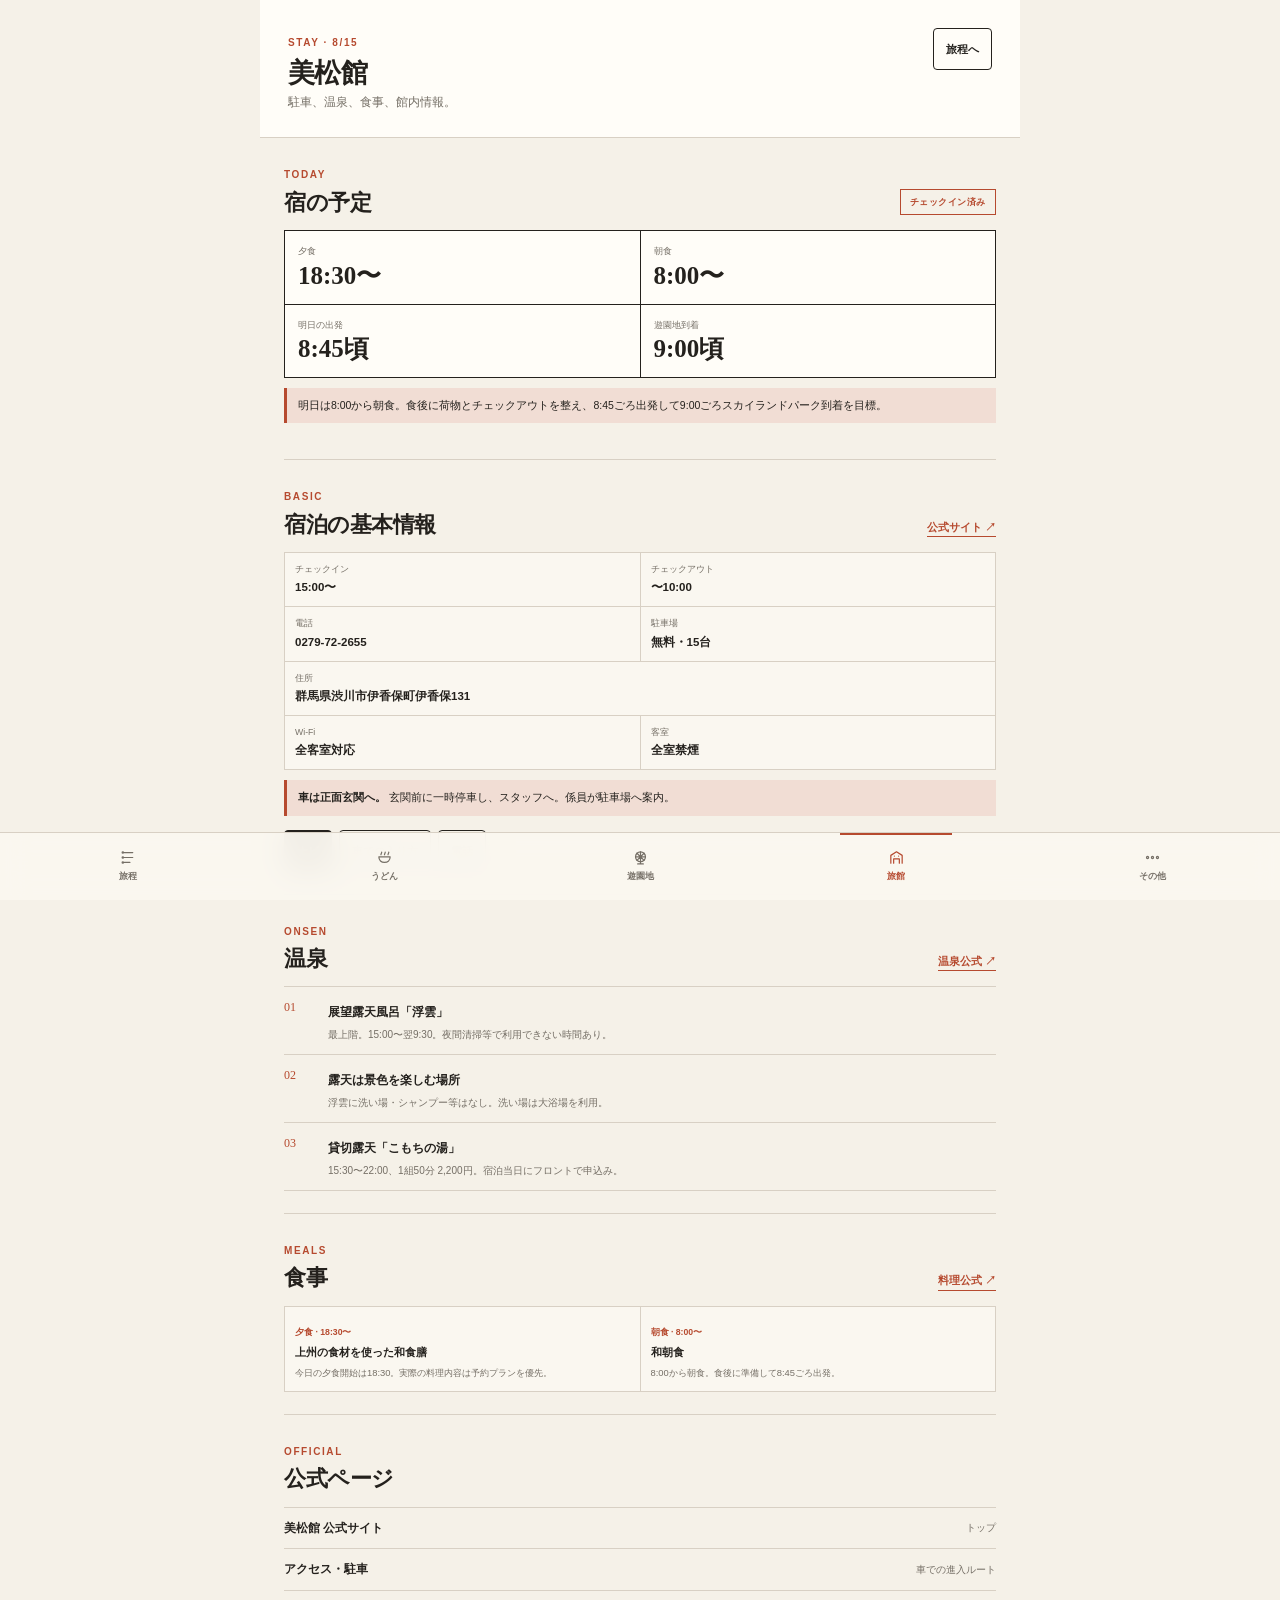
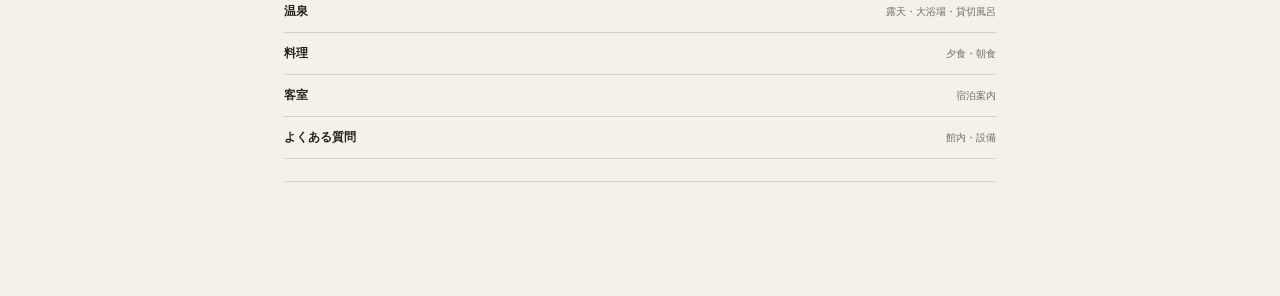
==== commit 56e76786: "Update breakfast and departure schedule" ====
--- a/hotel.html
+++ b/hotel.html
@@ -1 +1 @@
-<!doctype html><html lang="ja"><head><meta charset="utf-8"><meta name="viewport" content="width=device-width,initial-scale=1,viewport-fit=cover"><meta name="theme-color" content="#f5f1e8"><meta name="mobile-web-app-capable" content="yes"><link rel="manifest" href="manifest.webmanifest"><link rel="icon" type="image/png" sizes="192x192" href="app-icon-family-192.png"><link rel="stylesheet" href="guide.css"><title>美松館 | 伊香保旅行</title></head><body><main class="shell"><header class="page-top"><div><span class="kicker">STAY · 8/15</span><h1>美松館</h1><p>駐車、温泉、食事、館内情報。</p></div><a class="btn" href="index.html">旅程へ</a></header><section class="section"><div class="section-head"><div><span class="kicker">TODAY</span><h2>今日の宿予定</h2></div><span class="status-pill">チェックイン済み</span></div><div class="hotel-key"><div><small>夕食</small><strong>18:30〜</strong></div><div><small>明日の出発</small><strong>8:15</strong></div></div><div class="info-callout">ロープウェイと石段街のあと、18:30の夕食に間に合うよう館内へ戻る。</div></section><section class="section"><div class="section-head"><div><span class="kicker">BASIC</span><h2>宿泊の基本情報</h2></div><a class="text-link" href="https://www.mimatsukan.com/" target="_blank" rel="noopener">公式サイト ↗</a></div><div class="stat-grid"><div><small>チェックイン</small><b>15:00〜</b></div><div><small>チェックアウト</small><b>〜10:00</b></div><div><small>電話</small><b>0279-72-2655</b></div><div><small>駐車場</small><b>無料・15台</b></div><div class="span2"><small>住所</small><b>群馬県渋川市伊香保町伊香保131</b></div><div><small>Wi‑Fi</small><b>全客室対応</b></div><div><small>客室</small><b>全室禁煙</b></div></div><div class="parking-callout"><b>車は正面玄関へ。</b> 玄関前に一時停車し、スタッフへ。係員が駐車場へ案内。</div><div class="button-row"><a class="btn solid" href="https://www.google.com/maps/search/?api=1&query=%E7%BE%8E%E6%9D%BE%E9%A4%A8+%E4%BC%8A%E9%A6%99%E4%BF%9D" target="_blank" rel="noopener">ナビ</a><a class="btn" href="https://www.mimatsukan.com/directions/" target="_blank" rel="noopener">車での入り方</a><a class="btn" href="tel:0279722655">電話</a></div></section><section class="section"><div class="section-head"><div><span class="kicker">ONSEN</span><h2>温泉</h2></div><a class="text-link" href="https://www.mimatsukan.com/bath/" target="_blank" rel="noopener">温泉公式 ↗</a></div><div class="feature-list"><div class="feature-row"><span class="feature-no">01</span><div><b>展望露天風呂「浮雲」</b><p>最上階。15:00〜翌9:30。夜間清掃等で利用できない時間あり。</p></div></div><div class="feature-row"><span class="feature-no">02</span><div><b>露天は景色を楽しむ場所</b><p>浮雲に洗い場・シャンプー等はなし。洗い場は大浴場を利用。</p></div></div><div class="feature-row"><span class="feature-no">03</span><div><b>貸切露天「こもちの湯」</b><p>15:30〜22:00、1組50分 2,200円。宿泊当日にフロントで申込み。</p></div></div></div></section><section class="section"><div class="section-head"><div><span class="kicker">MEALS</span><h2>食事</h2></div><a class="text-link" href="https://www.mimatsukan.com/rest/" target="_blank" rel="noopener">料理公式 ↗</a></div><div class="two-cards"><div class="plain-card"><small>夕食 · 18:30〜</small><b>上州の食材を使った和食膳</b><p>今日の夕食開始は18:30。実際の料理内容は予約プランを優先。</p></div><div class="plain-card"><small>朝食</small><b>和朝食</b><p>朝食後、8:15出発を目標。</p></div></div></section><section class="section"><div class="section-head"><div><span class="kicker">OFFICIAL</span><h2>公式ページ</h2></div></div><div class="link-list"><a href="https://www.mimatsukan.com/" target="_blank" rel="noopener"><b>美松館 公式サイト</b><span>トップ</span></a><a href="https://www.mimatsukan.com/directions/" target="_blank" rel="noopener"><b>アクセス・駐車</b><span>車での進入ルート</span></a><a href="https://www.mimatsukan.com/bath/" target="_blank" rel="noopener"><b>温泉</b><span>露天・大浴場・貸切風呂</span></a><a href="https://www.mimatsukan.com/rest/" target="_blank" rel="noopener"><b>料理</b><span>夕食・朝食</span></a><a href="https://www.mimatsukan.com/room/" target="_blank" rel="noopener"><b>客室</b><span>宿泊案内</span></a><a href="https://www.mimatsukan.com/qa/" target="_blank" rel="noopener"><b>よくある質問</b><span>館内・設備</span></a></div></section></main><nav class="bottom-nav" aria-label="メインナビ"><a href="index.html"><svg viewBox="0 0 24 24"><path d="M6 5h12M6 12h12M6 19h8"/><circle cx="4" cy="5" r="1"/><circle cx="4" cy="12" r="1"/><circle cx="4" cy="19" r="1"/></svg><span>旅程</span></a><a href="udon.html"><svg viewBox="0 0 24 24"><path d="M4 11h16c0 5-3.5 8-8 8s-8-3-8-8Z"/><path d="M7 8c0-1.5 1-2 1-3.5M12 8c0-1.5 1-2 1-3.5M17 8c0-1.5 1-2 1-3.5"/></svg><span>うどん</span></a><a href="skyland.html"><svg viewBox="0 0 24 24"><circle cx="12" cy="11" r="7"/><path d="M12 4v14M5 11h14M7 6l10 10M17 6 7 16M12 18v3M8 21h8"/></svg><span>遊園地</span></a><a class="active" href="hotel.html"><svg viewBox="0 0 24 24"><path d="M4 20V9l8-5 8 5v11"/><path d="M8 20v-6h8v6M9 10h.01M15 10h.01"/></svg><span>旅館</span></a><a href="other.html"><svg viewBox="0 0 24 24"><circle cx="5" cy="12" r="1.5"/><circle cx="12" cy="12" r="1.5"/><circle cx="19" cy="12" r="1.5"/></svg><span>その他</span></a></nav><script src="pwa.js"></script></body></html>+<!doctype html><html lang="ja"><head><meta charset="utf-8"><meta name="viewport" content="width=device-width,initial-scale=1,viewport-fit=cover"><meta name="theme-color" content="#f5f1e8"><meta name="mobile-web-app-capable" content="yes"><link rel="manifest" href="manifest.webmanifest"><link rel="icon" type="image/png" sizes="192x192" href="app-icon-family-192.png"><link rel="stylesheet" href="guide.css"><title>美松館 | 伊香保旅行</title></head><body><main class="shell"><header class="page-top"><div><span class="kicker">STAY · 8/15</span><h1>美松館</h1><p>駐車、温泉、食事、館内情報。</p></div><a class="btn" href="index.html">旅程へ</a></header><section class="section"><div class="section-head"><div><span class="kicker">TODAY</span><h2>宿の予定</h2></div><span class="status-pill">チェックイン済み</span></div><div class="hotel-key"><div><small>夕食</small><strong>18:30〜</strong></div><div><small>朝食</small><strong>8:00〜</strong></div><div><small>明日の出発</small><strong>8:45頃</strong></div><div><small>遊園地到着</small><strong>9:00頃</strong></div></div><div class="info-callout">明日は8:00から朝食。食後に荷物とチェックアウトを整え、8:45ごろ出発して9:00ごろスカイランドパーク到着を目標。</div></section><section class="section"><div class="section-head"><div><span class="kicker">BASIC</span><h2>宿泊の基本情報</h2></div><a class="text-link" href="https://www.mimatsukan.com/" target="_blank" rel="noopener">公式サイト ↗</a></div><div class="stat-grid"><div><small>チェックイン</small><b>15:00〜</b></div><div><small>チェックアウト</small><b>〜10:00</b></div><div><small>電話</small><b>0279-72-2655</b></div><div><small>駐車場</small><b>無料・15台</b></div><div class="span2"><small>住所</small><b>群馬県渋川市伊香保町伊香保131</b></div><div><small>Wi‑Fi</small><b>全客室対応</b></div><div><small>客室</small><b>全室禁煙</b></div></div><div class="parking-callout"><b>車は正面玄関へ。</b> 玄関前に一時停車し、スタッフへ。係員が駐車場へ案内。</div><div class="button-row"><a class="btn solid" href="https://www.google.com/maps/search/?api=1&query=%E7%BE%8E%E6%9D%BE%E9%A4%A8+%E4%BC%8A%E9%A6%99%E4%BF%9D" target="_blank" rel="noopener">ナビ</a><a class="btn" href="https://www.mimatsukan.com/directions/" target="_blank" rel="noopener">車での入り方</a><a class="btn" href="tel:0279722655">電話</a></div></section><section class="section"><div class="section-head"><div><span class="kicker">ONSEN</span><h2>温泉</h2></div><a class="text-link" href="https://www.mimatsukan.com/bath/" target="_blank" rel="noopener">温泉公式 ↗</a></div><div class="feature-list"><div class="feature-row"><span class="feature-no">01</span><div><b>展望露天風呂「浮雲」</b><p>最上階。15:00〜翌9:30。夜間清掃等で利用できない時間あり。</p></div></div><div class="feature-row"><span class="feature-no">02</span><div><b>露天は景色を楽しむ場所</b><p>浮雲に洗い場・シャンプー等はなし。洗い場は大浴場を利用。</p></div></div><div class="feature-row"><span class="feature-no">03</span><div><b>貸切露天「こもちの湯」</b><p>15:30〜22:00、1組50分 2,200円。宿泊当日にフロントで申込み。</p></div></div></div></section><section class="section"><div class="section-head"><div><span class="kicker">MEALS</span><h2>食事</h2></div><a class="text-link" href="https://www.mimatsukan.com/rest/" target="_blank" rel="noopener">料理公式 ↗</a></div><div class="two-cards"><div class="plain-card"><small>夕食 · 18:30〜</small><b>上州の食材を使った和食膳</b><p>今日の夕食開始は18:30。実際の料理内容は予約プランを優先。</p></div><div class="plain-card"><small>朝食 · 8:00〜</small><b>和朝食</b><p>8:00から朝食。食後に準備して8:45ごろ出発。</p></div></div></section><section class="section"><div class="section-head"><div><span class="kicker">OFFICIAL</span><h2>公式ページ</h2></div></div><div class="link-list"><a href="https://www.mimatsukan.com/" target="_blank" rel="noopener"><b>美松館 公式サイト</b><span>トップ</span></a><a href="https://www.mimatsukan.com/directions/" target="_blank" rel="noopener"><b>アクセス・駐車</b><span>車での進入ルート</span></a><a href="https://www.mimatsukan.com/bath/" target="_blank" rel="noopener"><b>温泉</b><span>露天・大浴場・貸切風呂</span></a><a href="https://www.mimatsukan.com/rest/" target="_blank" rel="noopener"><b>料理</b><span>夕食・朝食</span></a><a href="https://www.mimatsukan.com/room/" target="_blank" rel="noopener"><b>客室</b><span>宿泊案内</span></a><a href="https://www.mimatsukan.com/qa/" target="_blank" rel="noopener"><b>よくある質問</b><span>館内・設備</span></a></div></section></main><nav class="bottom-nav" aria-label="メインナビ"><a href="index.html"><svg viewBox="0 0 24 24"><path d="M6 5h12M6 12h12M6 19h8"/><circle cx="4" cy="5" r="1"/><circle cx="4" cy="12" r="1"/><circle cx="4" cy="19" r="1"/></svg><span>旅程</span></a><a href="udon.html"><svg viewBox="0 0 24 24"><path d="M4 11h16c0 5-3.5 8-8 8s-8-3-8-8Z"/><path d="M7 8c0-1.5 1-2 1-3.5M12 8c0-1.5 1-2 1-3.5M17 8c0-1.5 1-2 1-3.5"/></svg><span>うどん</span></a><a href="skyland.html"><svg viewBox="0 0 24 24"><circle cx="12" cy="11" r="7"/><path d="M12 4v14M5 11h14M7 6l10 10M17 6 7 16M12 18v3M8 21h8"/></svg><span>遊園地</span></a><a class="active" href="hotel.html"><svg viewBox="0 0 24 24"><path d="M4 20V9l8-5 8 5v11"/><path d="M8 20v-6h8v6M9 10h.01M15 10h.01"/></svg><span>旅館</span></a><a href="other.html"><svg viewBox="0 0 24 24"><circle cx="5" cy="12" r="1.5"/><circle cx="12" cy="12" r="1.5"/><circle cx="19" cy="12" r="1.5"/></svg><span>その他</span></a></nav><script src="pwa.js"></script></body></html>
